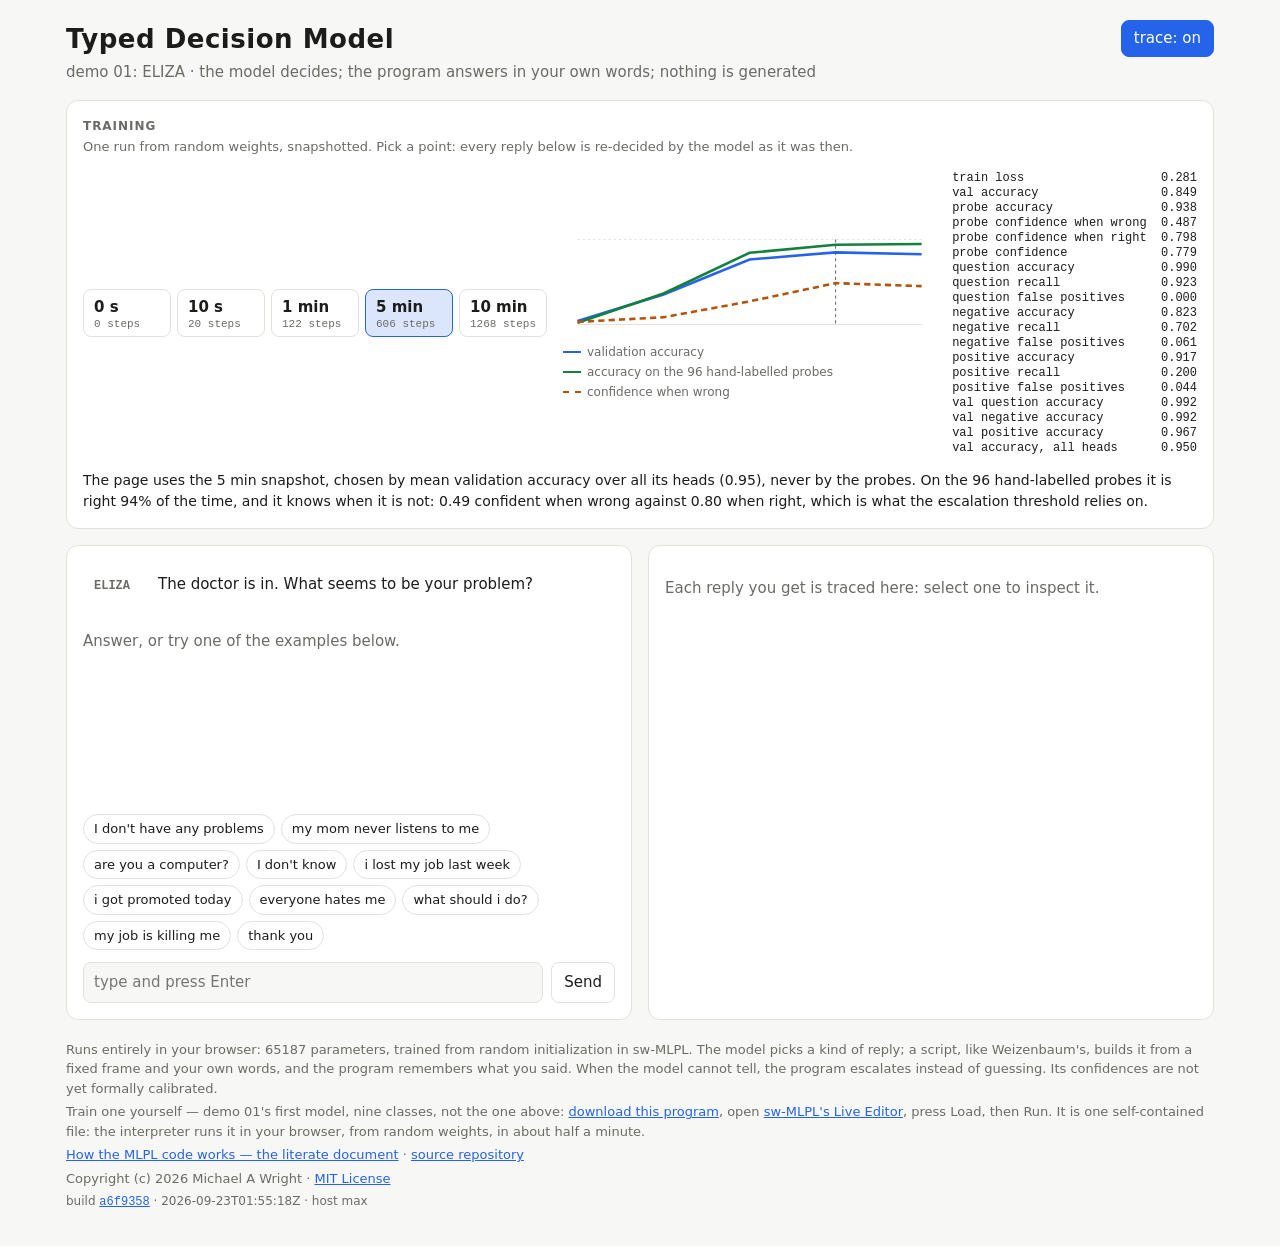
==== pages/index.html @ 67c2bdb3 "pages: in-browser training program live, built from a6f9358 Co-Authored-By: Claude Opus 5 (1M contex" ====
<!doctype html>
<html lang="en">
  <head>
    <meta charset="utf-8">
    <meta name="viewport" content="width=device-width,initial-scale=1">
    <meta name="description" content="A tiny typed decision model running in the browser: it chooses every reply and never writes one.">
    <link rel="icon" href="favicon.svg" type="image/svg+xml">
    
    <link rel="stylesheet" href="./style-8abb8e989daf654c.css" integrity="sha384-5nNEPTmCBFmc1oADkXIfvsC95t1ra0K8UU8M7o7EzAGLfwdLVCSEA3uGXq/xa7Rj"/>
    
<script type="module">
import init, * as bindings from './tdm-web-27536ee465165228.js';
const wasm = await init({ module_or_path: './tdm-web-27536ee465165228_bg.wasm' });


window.wasmBindings = bindings;


dispatchEvent(new CustomEvent("TrunkApplicationStarted", {detail: {wasm}}));

</script>
    <title>Typed Decision Model</title>
  <link rel="modulepreload" href="./tdm-web-27536ee465165228.js" crossorigin="anonymous" integrity="sha384-ECg/8bGMeYDGKUvoNbH7aQHHjA4uG+ApUpfXqBhDAJR7+gb1h+atI2Ee4b/wUhWO"><link rel="preload" href="./tdm-web-27536ee465165228_bg.wasm" crossorigin="anonymous" integrity="sha384-/yAFXZJiwt20p1hVy1aA2sfVamw+0tBDXcOWE25TWWWY6OlwK0onW3wZCGRcSnXt" as="fetch" type="application/wasm"></head>
  <body></body>
</html>
---- pages/style-8abb8e989daf654c.css ----
:root {
  --bg: #f7f7f5; --panel: #ffffff; --ink: #1c1c1a; --muted: #6b6b66;
  --line: #e2e1dc; --accent: #2563eb; --accent-soft: #dbe6fd;
  --good: #15803d; --bad: #b45309; --mono: ui-monospace, "SF Mono", Menlo, monospace;
}
@media (prefers-color-scheme: dark) {
  :root:not([data-theme="light"]) {
    --bg: #141412; --panel: #1d1d1a; --ink: #ecebe6; --muted: #9a9993;
    --line: #2f2e2a; --accent: #60a5fa; --accent-soft: #1e3a5f;
    --good: #4ade80; --bad: #fbbf24;
  }
}
* { box-sizing: border-box; }
body { margin: 0; background: var(--bg); color: var(--ink);
  font: 15px/1.5 system-ui, -apple-system, "Segoe UI", sans-serif; }
.page { max-width: 1180px; margin: 0 auto; padding: 20px 16px 32px; }
header { display: flex; justify-content: space-between; align-items: flex-start; gap: 12px; margin-bottom: 16px; }
h1 { margin: 0; font-size: 26px; letter-spacing: .02em; }
.sub { margin: 2px 0 0; color: var(--muted); }
button { font: inherit; cursor: pointer; border: 1px solid var(--line); background: var(--panel);
  color: var(--ink); border-radius: 8px; padding: 6px 12px; }
button:hover { border-color: var(--accent); }
.toggle.on { background: var(--accent); color: #fff; border-color: var(--accent); }
main { display: grid; gap: 16px; }
main.split { grid-template-columns: minmax(0, 1fr) minmax(0, 1fr); }
@media (max-width: 800px) { main.split { grid-template-columns: 1fr; } }
section { background: var(--panel); border: 1px solid var(--line); border-radius: 12px; padding: 16px; min-width: 0; }
.chat { display: flex; flex-direction: column; gap: 12px; }
.log { display: flex; flex-direction: column; gap: 8px; min-height: 240px; max-height: 60vh; overflow-y: auto; }
.exchange { border-radius: 8px; padding: 8px 10px; cursor: pointer; border: 1px solid transparent; }
.exchange:hover { border-color: var(--line); }
.exchange.chosen { border-color: var(--accent); background: var(--accent-soft); }
.exchange p { margin: 2px 0; }
.exchange span { display: inline-block; min-width: 64px; font: 600 12px var(--mono); color: var(--muted); }
.them { font-weight: 500; }
.hint { color: var(--muted); }
.examples { display: flex; flex-wrap: wrap; gap: 6px; }
.examples button { font-size: 13px; padding: 4px 10px; border-radius: 999px; }
.say { display: flex; gap: 8px; }
.say input { flex: 1; min-width: 0; font: inherit; padding: 8px 10px; border-radius: 8px;
  border: 1px solid var(--line); background: var(--bg); color: var(--ink); }
.trace h2 { font-size: 12px; text-transform: uppercase; letter-spacing: .08em; color: var(--muted);
  margin: 18px 0 6px; }
.trace h2:first-child { margin-top: 0; }
.aside { text-transform: none; letter-spacing: 0; font-weight: 400; }
.quote { margin: 0; font-size: 16px; }
.meta { margin: 2px 0; color: var(--muted); font-size: 13px; }
.mono { font: 13px var(--mono); margin: 4px 0; overflow-wrap: anywhere; }
.chips { display: flex; flex-wrap: wrap; gap: 4px; margin-top: 6px; }
.chip { font: 12px var(--mono); padding: 1px 6px; border: 1px solid var(--line); border-radius: 4px; }
.bars { display: grid; gap: 3px; }
.bar { display: grid; grid-template-columns: 92px 1fr 48px; align-items: center; gap: 8px; font: 13px var(--mono); }
.bar .track { height: 12px; background: var(--bg); border-radius: 3px; overflow: hidden; }
.bar .fill { display: block; height: 100%; background: var(--muted); opacity: .45; }
.bar.top .fill { background: var(--accent); opacity: 1; }
.bar.top .label { font-weight: 700; }
.num { text-align: right; }
.agree { color: var(--good); }
.disagree { color: var(--bad); }
footer { margin-top: 20px; color: var(--muted); font-size: 13px; }
footer p { margin: 4px 0; }
footer a { color: var(--accent); }
footer .build { font-size: 12px; }
footer code { font-family: var(--mono); }
.timeline { margin-bottom: 16px; }
.tl-head h2 { font-size: 12px; text-transform: uppercase; letter-spacing: .08em; color: var(--muted); margin: 0; }
.tl-head .meta { margin: 2px 0 10px; }
.tl-body { display: grid; grid-template-columns: auto minmax(0, 1fr) auto; gap: 16px; align-items: center; }
@media (max-width: 800px) { .tl-body { grid-template-columns: 1fr; } }
.tl-pick { display: flex; flex-wrap: wrap; gap: 6px; }
.snap { display: flex; flex-direction: column; align-items: flex-start; padding: 6px 10px; min-width: 88px; }
.snap .t { font-weight: 600; }
.snap .st { font: 11px var(--mono); color: var(--muted); }
.snap.on { border-color: var(--accent); background: var(--accent-soft); }
.chart { width: 100%; max-width: 420px; height: auto; display: block; }
.chart .axis { stroke: var(--line); stroke-width: 1; }
.chart .faint { stroke-dasharray: 2 3; }
.chart .cursor { stroke: var(--muted); stroke-width: 1; stroke-dasharray: 3 3; }
.chart polyline { fill: none; stroke-width: 2.5; }
.chart .acc { stroke: var(--accent); }
.chart .conf { stroke: var(--bad); stroke-dasharray: 6 4; }
.legend { margin: 4px 0 0; font-size: 12px; color: var(--muted); display: flex; align-items: center; gap: 6px; flex-wrap: wrap; }
.legend .k { display: inline-block; width: 18px; height: 0; border-top: 2.5px solid; margin-left: 8px; }
.legend .k.acc { border-color: var(--accent); }
.legend .k.conf { border-color: var(--bad); border-top-style: dashed; }
.legend .k:first-child { margin-left: 0; }
.tl-nums p { margin: 1px 0; white-space: pre; }
.reading { margin: 10px 0 0; font-size: 14px; }
.exchange.opening { cursor: default; }
.exchange.opening:hover { border-color: transparent; }
.chip.unknown { opacity: .45; text-decoration: line-through; }
.mono.escalate { color: var(--bad); }
.chart .test { stroke: var(--good); }
.legend .k.test { border-color: var(--good); }
.tl-nums p { font-size: 12px; }
.legend { flex-direction: column; align-items: flex-start; gap: 2px; }
.legend .item { display: inline-flex; align-items: center; gap: 6px; white-space: nowrap; }
.legend .item .k { margin-left: 0; }
.memory p { margin: 1px 0; }
.memory .recalled { color: var(--accent); font-weight: 700; }
.memory .kw { color: var(--muted); }
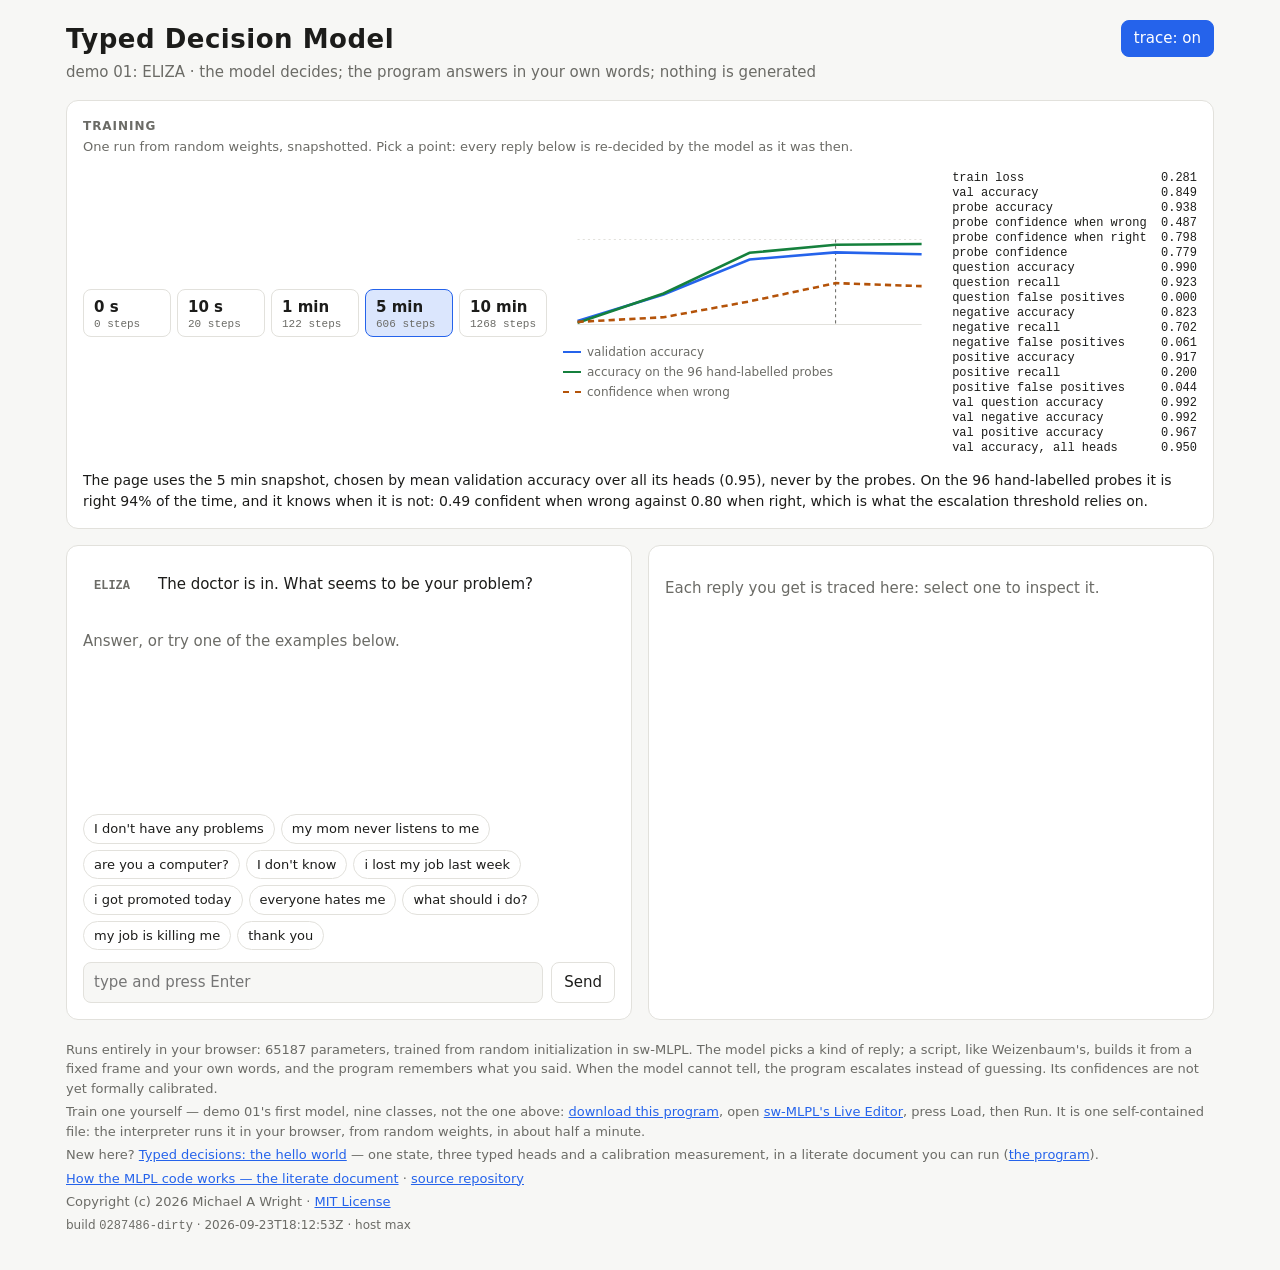
==== commit 50462a76: "pages: typed-decisions hello world live, built from 0287486 Co-Authored-By: Claude Opus 5 (1M contex" ====
--- a/pages/index.html
+++ b/pages/index.html
@@ -9,8 +9,8 @@
     <link rel="stylesheet" href="./style-8abb8e989daf654c.css" integrity="sha384-5nNEPTmCBFmc1oADkXIfvsC95t1ra0K8UU8M7o7EzAGLfwdLVCSEA3uGXq/xa7Rj"/>
     
 <script type="module">
-import init, * as bindings from './tdm-web-27536ee465165228.js';
-const wasm = await init({ module_or_path: './tdm-web-27536ee465165228_bg.wasm' });
+import init, * as bindings from './tdm-web-48027fed44b1998.js';
+const wasm = await init({ module_or_path: './tdm-web-48027fed44b1998_bg.wasm' });
 
 
 window.wasmBindings = bindings;
@@ -20,6 +20,6 @@
 
 </script>
     <title>Typed Decision Model</title>
-  <link rel="modulepreload" href="./tdm-web-27536ee465165228.js" crossorigin="anonymous" integrity="sha384-ECg/8bGMeYDGKUvoNbH7aQHHjA4uG+ApUpfXqBhDAJR7+gb1h+atI2Ee4b/wUhWO"><link rel="preload" href="./tdm-web-27536ee465165228_bg.wasm" crossorigin="anonymous" integrity="sha384-/yAFXZJiwt20p1hVy1aA2sfVamw+0tBDXcOWE25TWWWY6OlwK0onW3wZCGRcSnXt" as="fetch" type="application/wasm"></head>
+  <link rel="modulepreload" href="./tdm-web-48027fed44b1998.js" crossorigin="anonymous" integrity="sha384-ECg/8bGMeYDGKUvoNbH7aQHHjA4uG+ApUpfXqBhDAJR7+gb1h+atI2Ee4b/wUhWO"><link rel="preload" href="./tdm-web-48027fed44b1998_bg.wasm" crossorigin="anonymous" integrity="sha384-3APG0+2/P4kRFBc8M2D9Z6xdFoJNXdj6CMIhcTikUajvzkUHEWVkoppFC7Z363QV" as="fetch" type="application/wasm"></head>
   <body></body>
 </html>
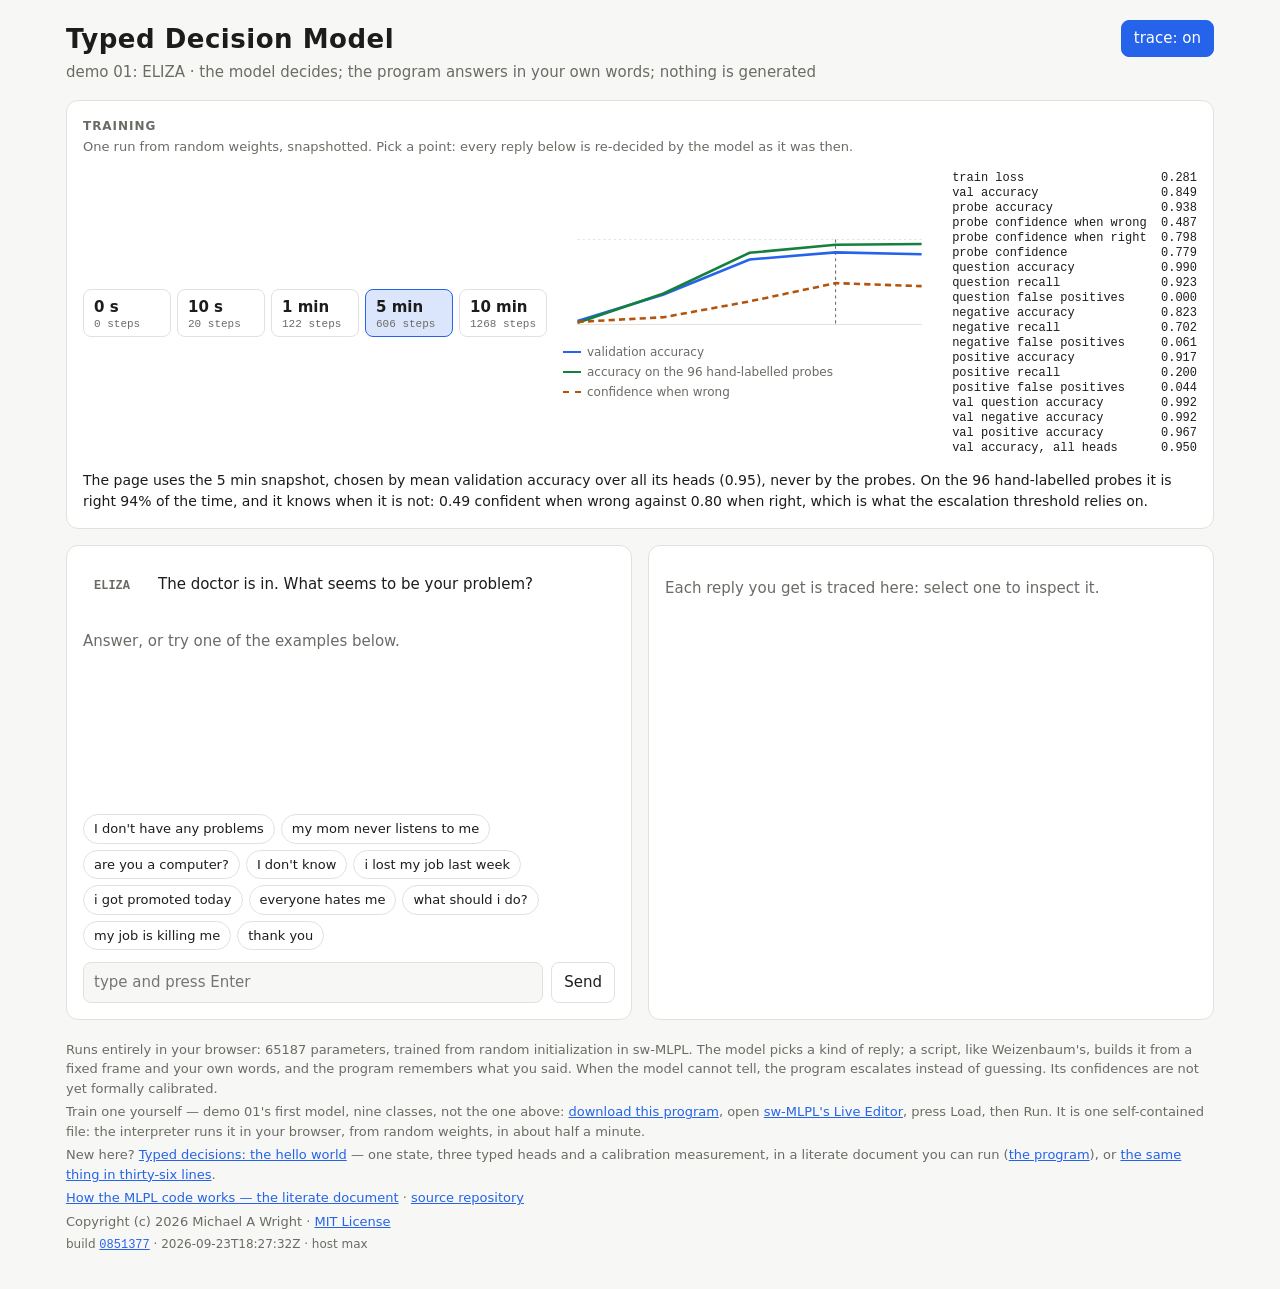
==== commit 4fb44bc9: "pages: the concise hello live, built from 0851377 Co-Authored-By: Claude Opus 5 (1M context) <norepl" ====
--- a/pages/index.html
+++ b/pages/index.html
@@ -9,8 +9,8 @@
     <link rel="stylesheet" href="./style-8abb8e989daf654c.css" integrity="sha384-5nNEPTmCBFmc1oADkXIfvsC95t1ra0K8UU8M7o7EzAGLfwdLVCSEA3uGXq/xa7Rj"/>
     
 <script type="module">
-import init, * as bindings from './tdm-web-48027fed44b1998.js';
-const wasm = await init({ module_or_path: './tdm-web-48027fed44b1998_bg.wasm' });
+import init, * as bindings from './tdm-web-9d4a11326844ff8e.js';
+const wasm = await init({ module_or_path: './tdm-web-9d4a11326844ff8e_bg.wasm' });
 
 
 window.wasmBindings = bindings;
@@ -20,6 +20,6 @@
 
 </script>
     <title>Typed Decision Model</title>
-  <link rel="modulepreload" href="./tdm-web-48027fed44b1998.js" crossorigin="anonymous" integrity="sha384-ECg/8bGMeYDGKUvoNbH7aQHHjA4uG+ApUpfXqBhDAJR7+gb1h+atI2Ee4b/wUhWO"><link rel="preload" href="./tdm-web-48027fed44b1998_bg.wasm" crossorigin="anonymous" integrity="sha384-3APG0+2/P4kRFBc8M2D9Z6xdFoJNXdj6CMIhcTikUajvzkUHEWVkoppFC7Z363QV" as="fetch" type="application/wasm"></head>
+  <link rel="modulepreload" href="./tdm-web-9d4a11326844ff8e.js" crossorigin="anonymous" integrity="sha384-ECg/8bGMeYDGKUvoNbH7aQHHjA4uG+ApUpfXqBhDAJR7+gb1h+atI2Ee4b/wUhWO"><link rel="preload" href="./tdm-web-9d4a11326844ff8e_bg.wasm" crossorigin="anonymous" integrity="sha384-7CyZwjUXHv+X6pLrgv2+kuEarLReg9B20t9g/f3jXu588QgGIMTWiOFmk0C9gHHX" as="fetch" type="application/wasm"></head>
   <body></body>
 </html>
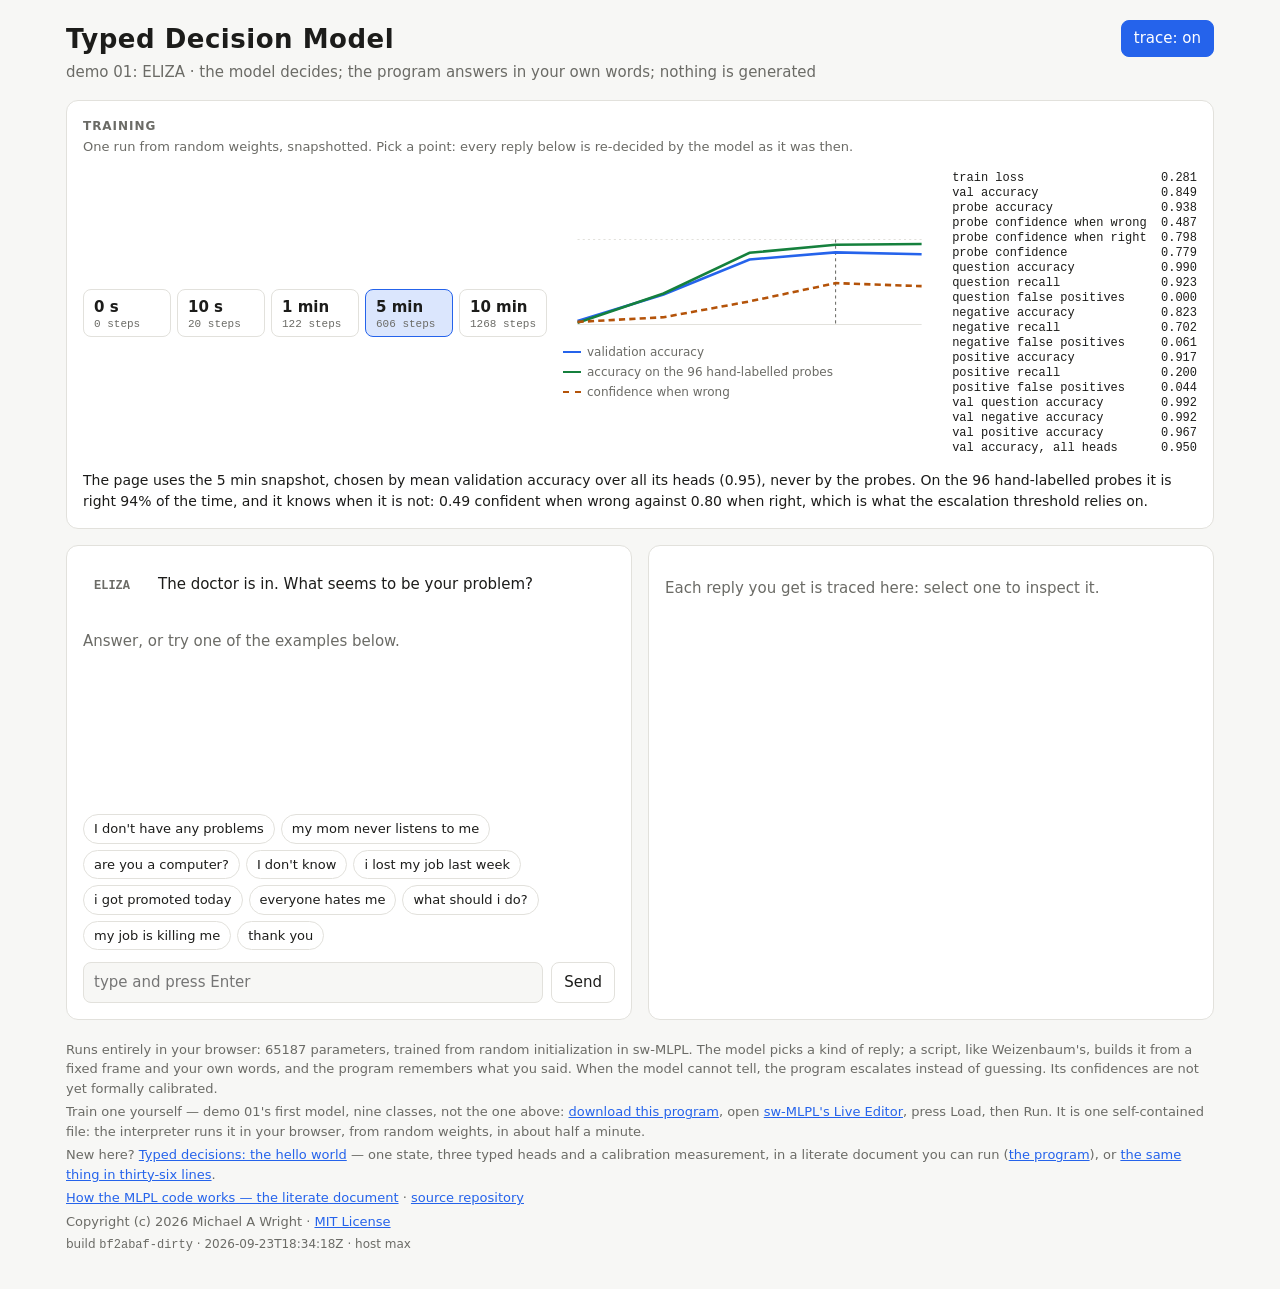
==== commit 289b8dad: "pages: navigation between the documents, built from 2547d03 Co-Authored-By: Claude Opus 5 (1M contex" ====
--- a/pages/index.html
+++ b/pages/index.html
@@ -9,8 +9,8 @@
     <link rel="stylesheet" href="./style-8abb8e989daf654c.css" integrity="sha384-5nNEPTmCBFmc1oADkXIfvsC95t1ra0K8UU8M7o7EzAGLfwdLVCSEA3uGXq/xa7Rj"/>
     
 <script type="module">
-import init, * as bindings from './tdm-web-9d4a11326844ff8e.js';
-const wasm = await init({ module_or_path: './tdm-web-9d4a11326844ff8e_bg.wasm' });
+import init, * as bindings from './tdm-web-587c0364419263c2.js';
+const wasm = await init({ module_or_path: './tdm-web-587c0364419263c2_bg.wasm' });
 
 
 window.wasmBindings = bindings;
@@ -20,6 +20,6 @@
 
 </script>
     <title>Typed Decision Model</title>
-  <link rel="modulepreload" href="./tdm-web-9d4a11326844ff8e.js" crossorigin="anonymous" integrity="sha384-ECg/8bGMeYDGKUvoNbH7aQHHjA4uG+ApUpfXqBhDAJR7+gb1h+atI2Ee4b/wUhWO"><link rel="preload" href="./tdm-web-9d4a11326844ff8e_bg.wasm" crossorigin="anonymous" integrity="sha384-7CyZwjUXHv+X6pLrgv2+kuEarLReg9B20t9g/f3jXu588QgGIMTWiOFmk0C9gHHX" as="fetch" type="application/wasm"></head>
+  <link rel="modulepreload" href="./tdm-web-587c0364419263c2.js" crossorigin="anonymous" integrity="sha384-ECg/8bGMeYDGKUvoNbH7aQHHjA4uG+ApUpfXqBhDAJR7+gb1h+atI2Ee4b/wUhWO"><link rel="preload" href="./tdm-web-587c0364419263c2_bg.wasm" crossorigin="anonymous" integrity="sha384-ivQLRJLN1dogk8lKhuOinshtponHZBr6vzrfLs/SCGXwEB1iNA/3PXY/qzqVgByK" as="fetch" type="application/wasm"></head>
   <body></body>
 </html>
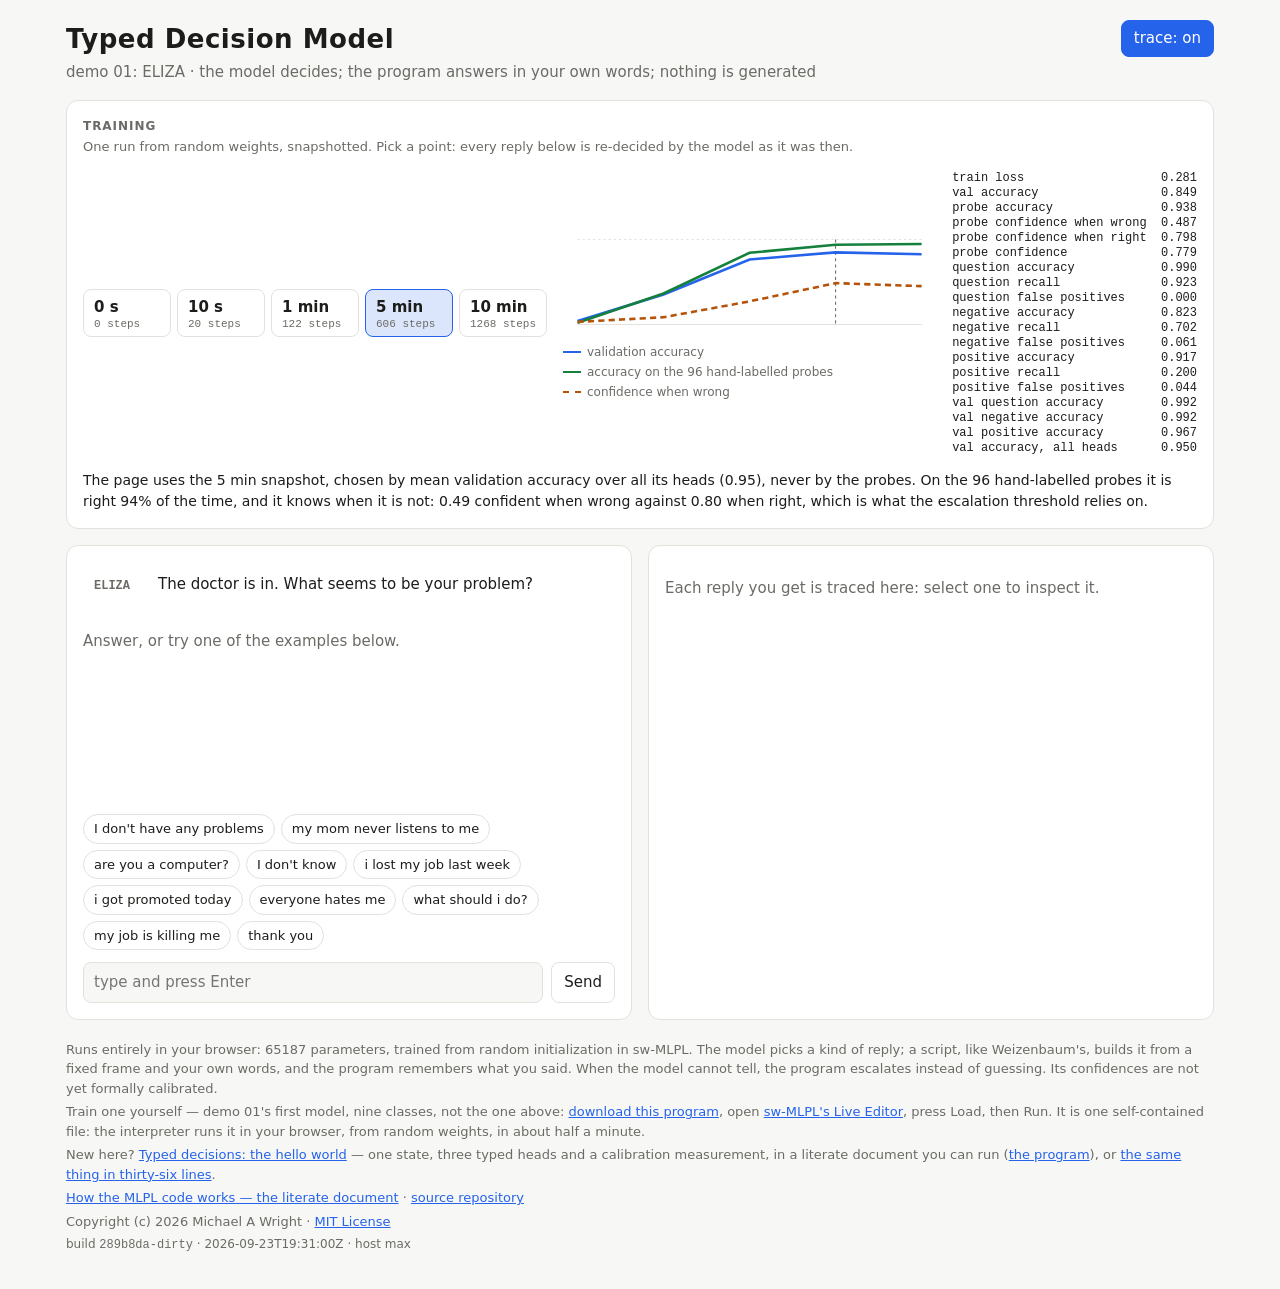
==== commit 245c17db: "pages: the counted include and the printed failure, built from 5fbaaa5 Co-Authored-By: Claude Opus 5" ====
--- a/pages/index.html
+++ b/pages/index.html
@@ -9,8 +9,8 @@
     <link rel="stylesheet" href="./style-8abb8e989daf654c.css" integrity="sha384-5nNEPTmCBFmc1oADkXIfvsC95t1ra0K8UU8M7o7EzAGLfwdLVCSEA3uGXq/xa7Rj"/>
     
 <script type="module">
-import init, * as bindings from './tdm-web-587c0364419263c2.js';
-const wasm = await init({ module_or_path: './tdm-web-587c0364419263c2_bg.wasm' });
+import init, * as bindings from './tdm-web-913e53b41e0b0876.js';
+const wasm = await init({ module_or_path: './tdm-web-913e53b41e0b0876_bg.wasm' });
 
 
 window.wasmBindings = bindings;
@@ -20,6 +20,6 @@
 
 </script>
     <title>Typed Decision Model</title>
-  <link rel="modulepreload" href="./tdm-web-587c0364419263c2.js" crossorigin="anonymous" integrity="sha384-ECg/8bGMeYDGKUvoNbH7aQHHjA4uG+ApUpfXqBhDAJR7+gb1h+atI2Ee4b/wUhWO"><link rel="preload" href="./tdm-web-587c0364419263c2_bg.wasm" crossorigin="anonymous" integrity="sha384-ivQLRJLN1dogk8lKhuOinshtponHZBr6vzrfLs/SCGXwEB1iNA/3PXY/qzqVgByK" as="fetch" type="application/wasm"></head>
+  <link rel="modulepreload" href="./tdm-web-913e53b41e0b0876.js" crossorigin="anonymous" integrity="sha384-ECg/8bGMeYDGKUvoNbH7aQHHjA4uG+ApUpfXqBhDAJR7+gb1h+atI2Ee4b/wUhWO"><link rel="preload" href="./tdm-web-913e53b41e0b0876_bg.wasm" crossorigin="anonymous" integrity="sha384-JowwgUT/0MJrG2rn/cP1N2uBCbPJJ/AId6lQb4+I1JYpMLWSxakGWkXYYccBEw27" as="fetch" type="application/wasm"></head>
   <body></body>
 </html>
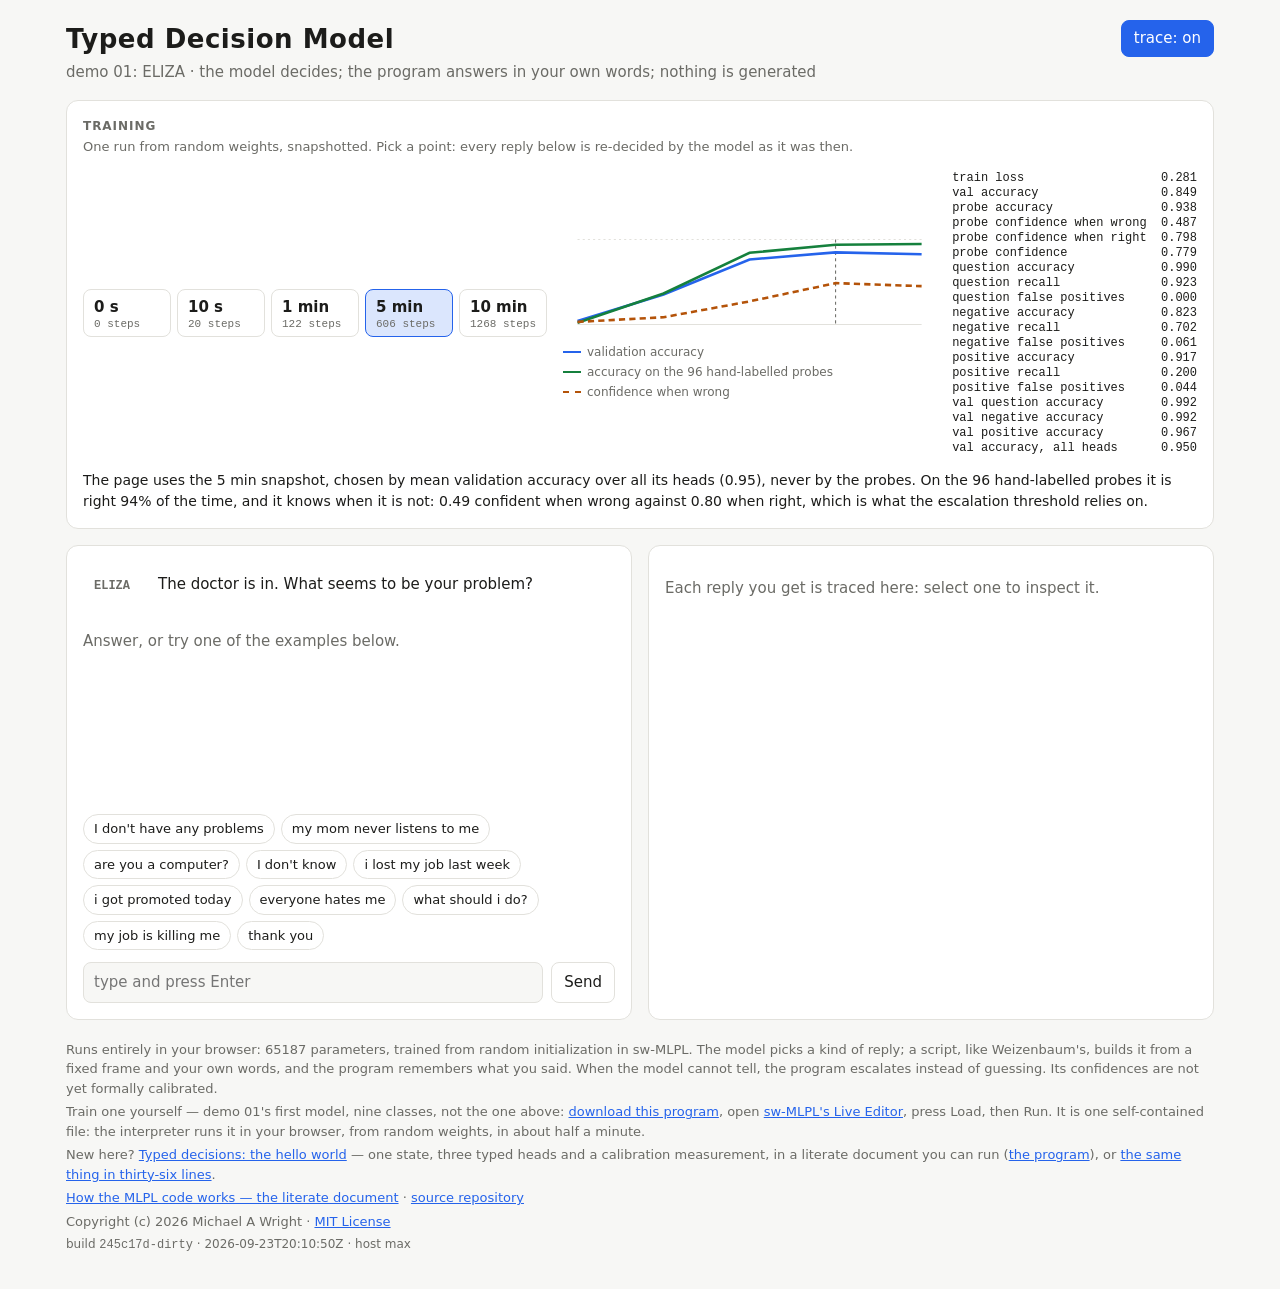
==== commit d2be4a72: "pages: the measured head-to-head, built from 314e39f Co-Authored-By: Claude Opus 5 (1M context) <nor" ====
--- a/pages/index.html
+++ b/pages/index.html
@@ -9,8 +9,8 @@
     <link rel="stylesheet" href="./style-8abb8e989daf654c.css" integrity="sha384-5nNEPTmCBFmc1oADkXIfvsC95t1ra0K8UU8M7o7EzAGLfwdLVCSEA3uGXq/xa7Rj"/>
     
 <script type="module">
-import init, * as bindings from './tdm-web-913e53b41e0b0876.js';
-const wasm = await init({ module_or_path: './tdm-web-913e53b41e0b0876_bg.wasm' });
+import init, * as bindings from './tdm-web-37ce970344ed79f5.js';
+const wasm = await init({ module_or_path: './tdm-web-37ce970344ed79f5_bg.wasm' });
 
 
 window.wasmBindings = bindings;
@@ -20,6 +20,6 @@
 
 </script>
     <title>Typed Decision Model</title>
-  <link rel="modulepreload" href="./tdm-web-913e53b41e0b0876.js" crossorigin="anonymous" integrity="sha384-ECg/8bGMeYDGKUvoNbH7aQHHjA4uG+ApUpfXqBhDAJR7+gb1h+atI2Ee4b/wUhWO"><link rel="preload" href="./tdm-web-913e53b41e0b0876_bg.wasm" crossorigin="anonymous" integrity="sha384-JowwgUT/0MJrG2rn/cP1N2uBCbPJJ/AId6lQb4+I1JYpMLWSxakGWkXYYccBEw27" as="fetch" type="application/wasm"></head>
+  <link rel="modulepreload" href="./tdm-web-37ce970344ed79f5.js" crossorigin="anonymous" integrity="sha384-ECg/8bGMeYDGKUvoNbH7aQHHjA4uG+ApUpfXqBhDAJR7+gb1h+atI2Ee4b/wUhWO"><link rel="preload" href="./tdm-web-37ce970344ed79f5_bg.wasm" crossorigin="anonymous" integrity="sha384-c0rhxxyAFtQpgF0PQn/HrpQxyDFJ2MCks0GTET09qTCUEWJTdFg3jmKGpY0u2yRq" as="fetch" type="application/wasm"></head>
   <body></body>
 </html>
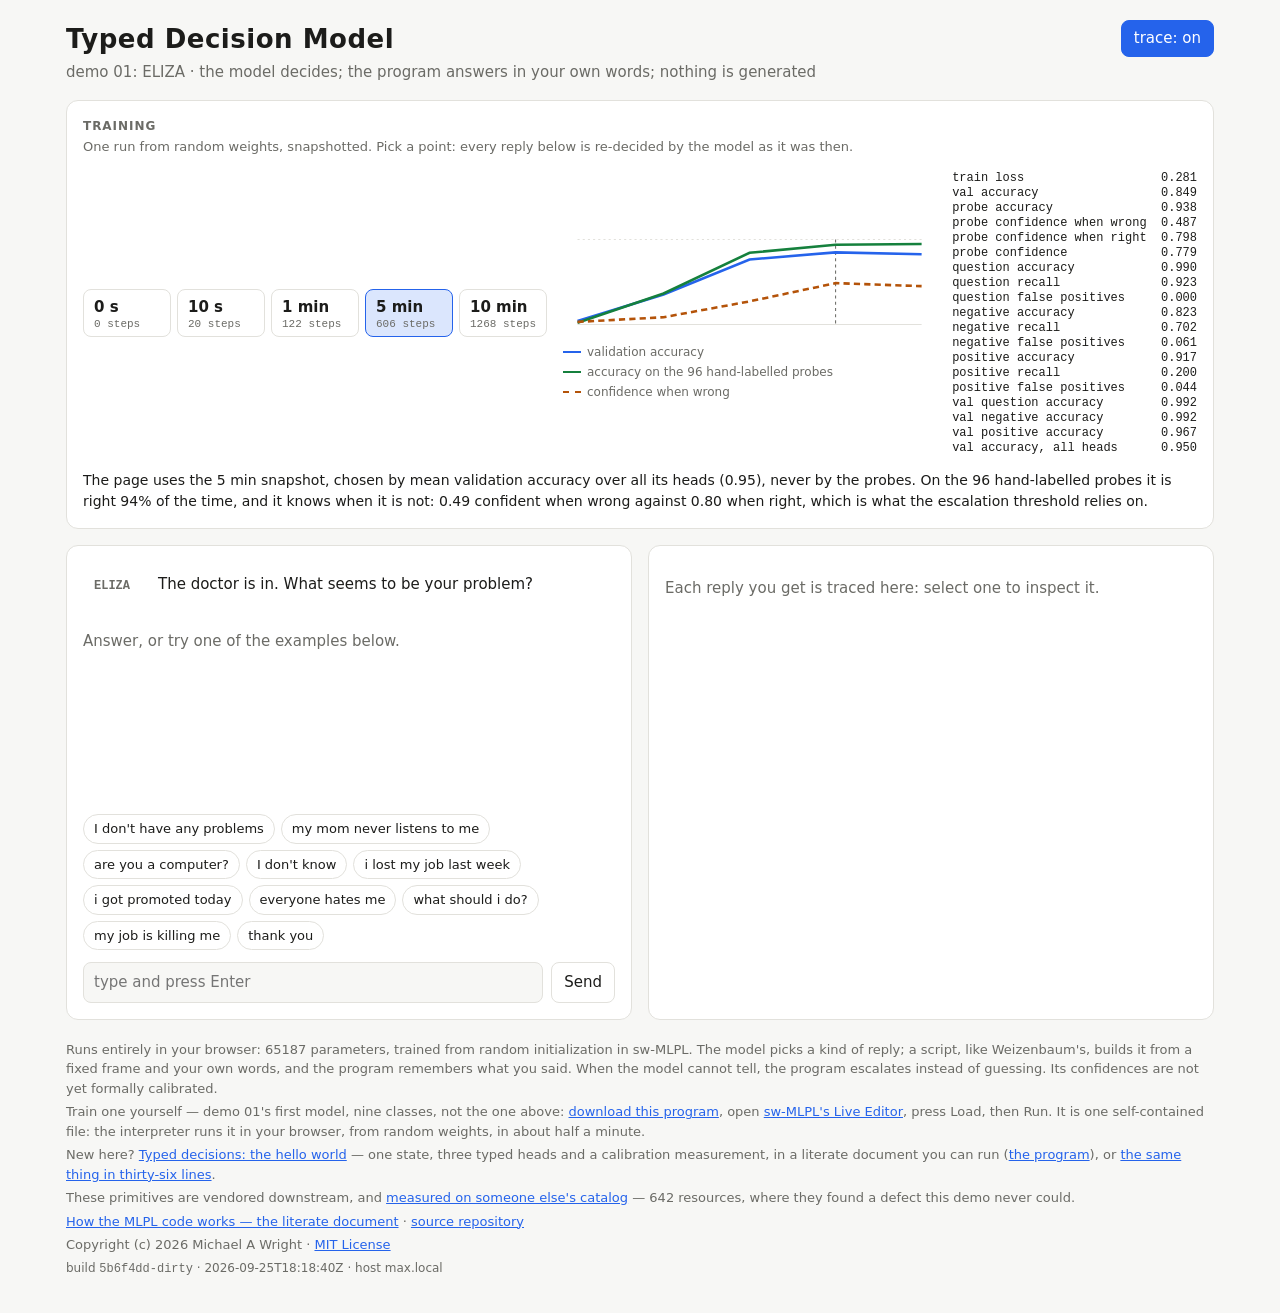
==== commit 6280dddc: "pages: link the downstream measurement, built from 1880370 Co-Authored-By: Claude Opus 5 (1M context" ====
--- a/pages/index.html
+++ b/pages/index.html
@@ -9,8 +9,8 @@
     <link rel="stylesheet" href="./style-8abb8e989daf654c.css" integrity="sha384-5nNEPTmCBFmc1oADkXIfvsC95t1ra0K8UU8M7o7EzAGLfwdLVCSEA3uGXq/xa7Rj"/>
     
 <script type="module">
-import init, * as bindings from './tdm-web-37ce970344ed79f5.js';
-const wasm = await init({ module_or_path: './tdm-web-37ce970344ed79f5_bg.wasm' });
+import init, * as bindings from './tdm-web-42ed335c61a7da68.js';
+const wasm = await init({ module_or_path: './tdm-web-42ed335c61a7da68_bg.wasm' });
 
 
 window.wasmBindings = bindings;
@@ -20,6 +20,6 @@
 
 </script>
     <title>Typed Decision Model</title>
-  <link rel="modulepreload" href="./tdm-web-37ce970344ed79f5.js" crossorigin="anonymous" integrity="sha384-ECg/8bGMeYDGKUvoNbH7aQHHjA4uG+ApUpfXqBhDAJR7+gb1h+atI2Ee4b/wUhWO"><link rel="preload" href="./tdm-web-37ce970344ed79f5_bg.wasm" crossorigin="anonymous" integrity="sha384-c0rhxxyAFtQpgF0PQn/HrpQxyDFJ2MCks0GTET09qTCUEWJTdFg3jmKGpY0u2yRq" as="fetch" type="application/wasm"></head>
+  <link rel="modulepreload" href="./tdm-web-42ed335c61a7da68.js" crossorigin="anonymous" integrity="sha384-ECg/8bGMeYDGKUvoNbH7aQHHjA4uG+ApUpfXqBhDAJR7+gb1h+atI2Ee4b/wUhWO"><link rel="preload" href="./tdm-web-42ed335c61a7da68_bg.wasm" crossorigin="anonymous" integrity="sha384-fv0r6LMlvnG2CPb/qlqd5PmIXh2At2em+Xm1BpzSCI0O7QHceF+1yaXt220uP+PO" as="fetch" type="application/wasm"></head>
   <body></body>
 </html>
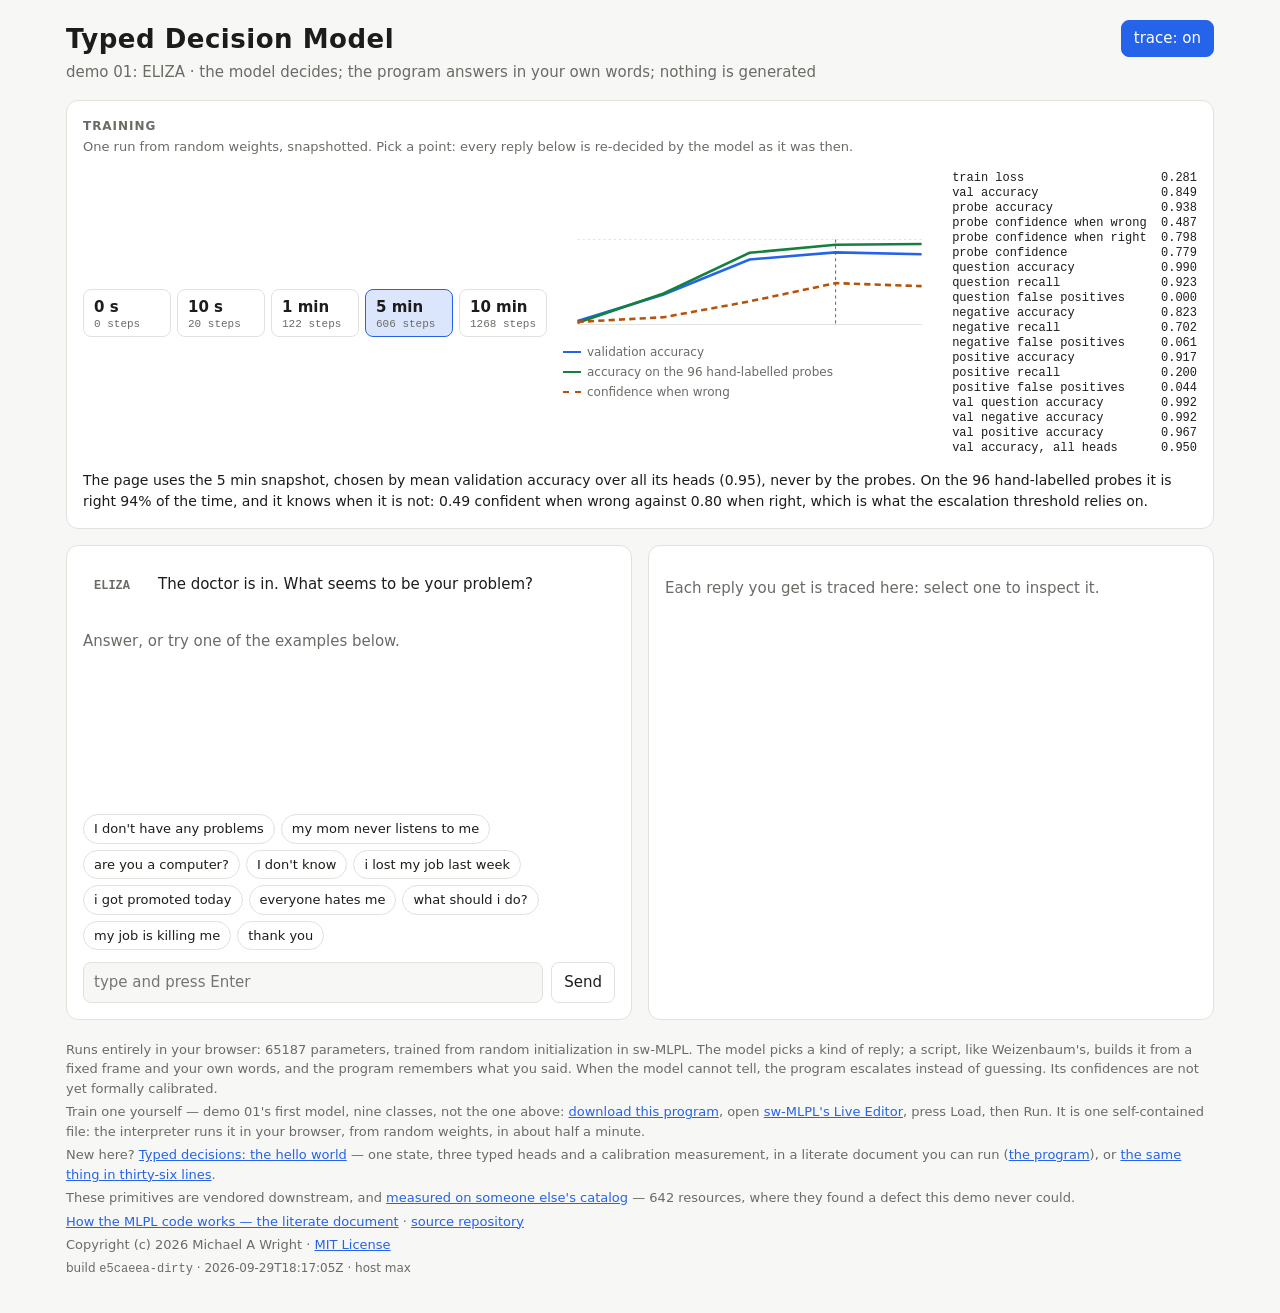
==== commit d108cb72: "pages: rebuilt after the library robustness pass, from 110edf3 Co-Authored-By: Claude Opus 5 (1M con" ====
--- a/pages/index.html
+++ b/pages/index.html
@@ -9,8 +9,8 @@
     <link rel="stylesheet" href="./style-8abb8e989daf654c.css" integrity="sha384-5nNEPTmCBFmc1oADkXIfvsC95t1ra0K8UU8M7o7EzAGLfwdLVCSEA3uGXq/xa7Rj"/>
     
 <script type="module">
-import init, * as bindings from './tdm-web-42ed335c61a7da68.js';
-const wasm = await init({ module_or_path: './tdm-web-42ed335c61a7da68_bg.wasm' });
+import init, * as bindings from './tdm-web-a124e8c429b21091.js';
+const wasm = await init({ module_or_path: './tdm-web-a124e8c429b21091_bg.wasm' });
 
 
 window.wasmBindings = bindings;
@@ -20,6 +20,6 @@
 
 </script>
     <title>Typed Decision Model</title>
-  <link rel="modulepreload" href="./tdm-web-42ed335c61a7da68.js" crossorigin="anonymous" integrity="sha384-ECg/8bGMeYDGKUvoNbH7aQHHjA4uG+ApUpfXqBhDAJR7+gb1h+atI2Ee4b/wUhWO"><link rel="preload" href="./tdm-web-42ed335c61a7da68_bg.wasm" crossorigin="anonymous" integrity="sha384-fv0r6LMlvnG2CPb/qlqd5PmIXh2At2em+Xm1BpzSCI0O7QHceF+1yaXt220uP+PO" as="fetch" type="application/wasm"></head>
+  <link rel="modulepreload" href="./tdm-web-a124e8c429b21091.js" crossorigin="anonymous" integrity="sha384-ECg/8bGMeYDGKUvoNbH7aQHHjA4uG+ApUpfXqBhDAJR7+gb1h+atI2Ee4b/wUhWO"><link rel="preload" href="./tdm-web-a124e8c429b21091_bg.wasm" crossorigin="anonymous" integrity="sha384-N8kXmCbkyQxzVfNJcsD13k8WOl7bOESVWKVFFCmHc1REva9Wh3tluksVsx1DoqKL" as="fetch" type="application/wasm"></head>
   <body></body>
 </html>
